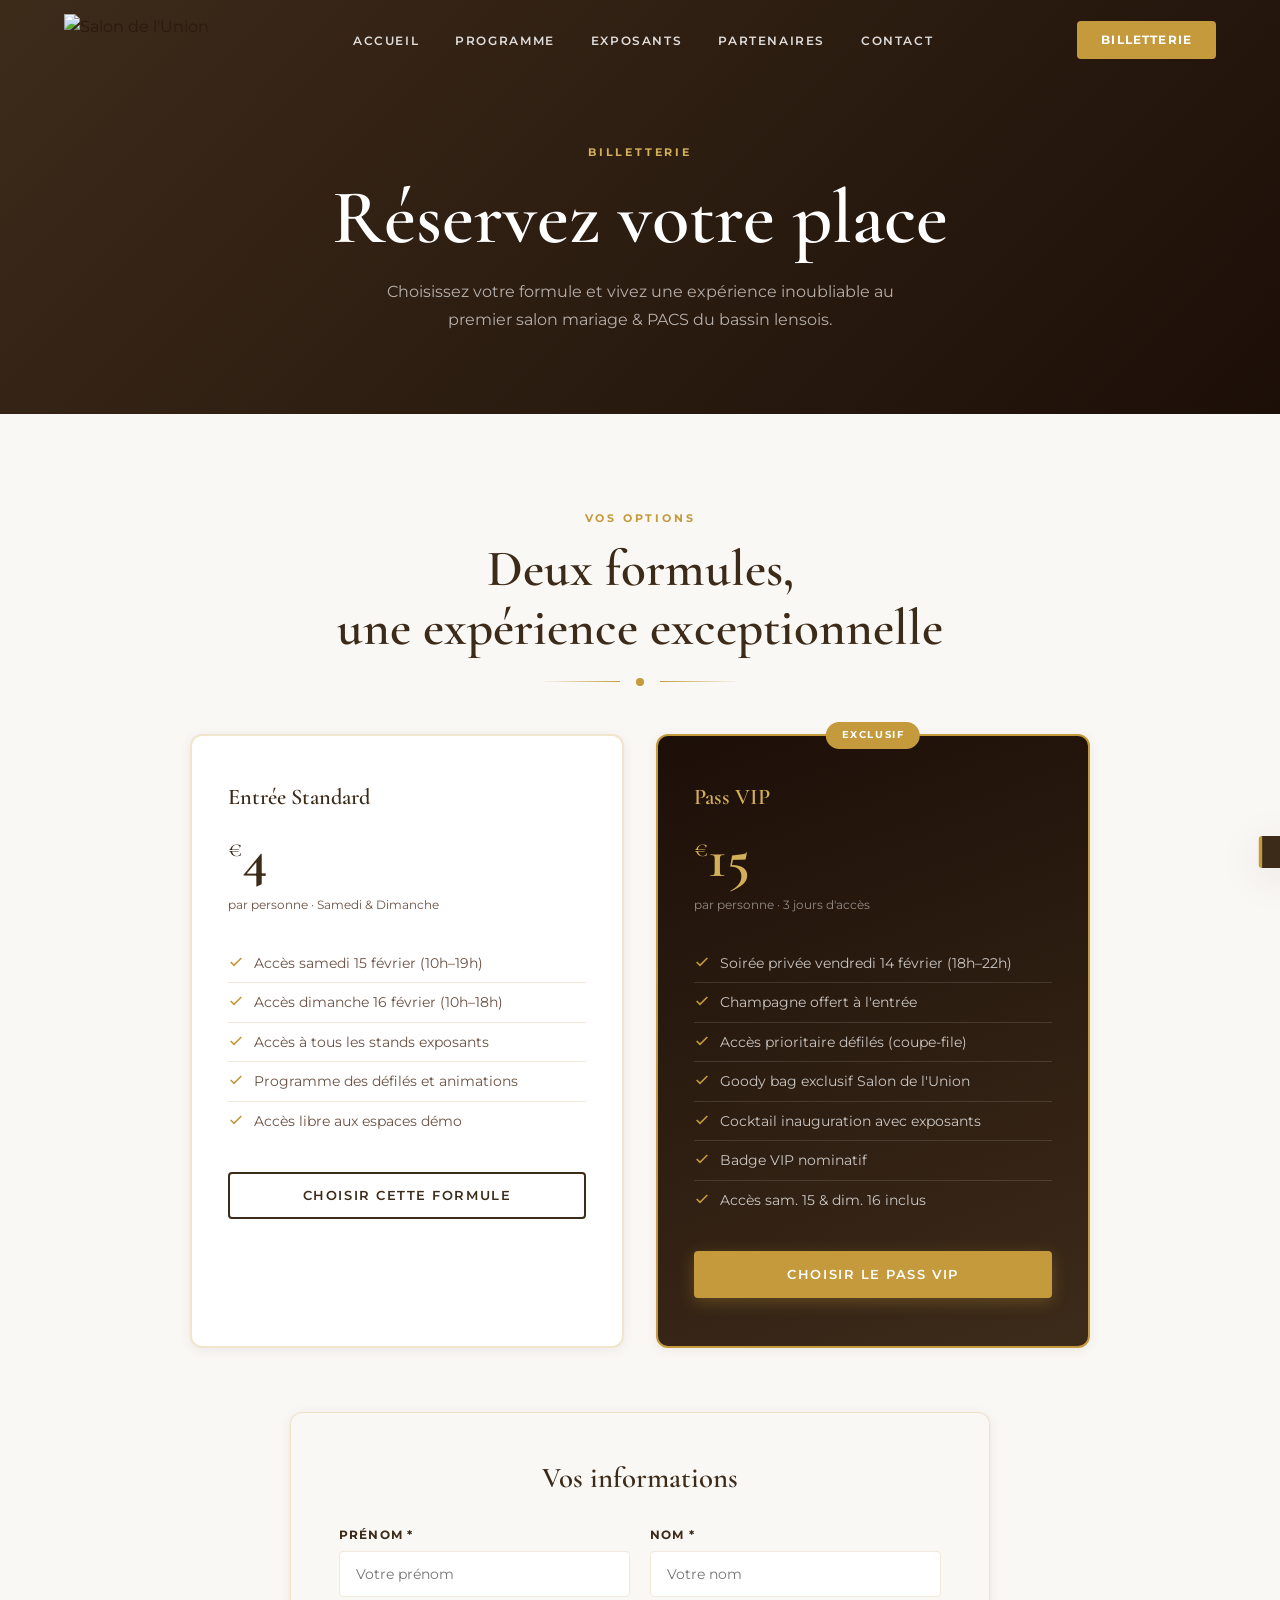
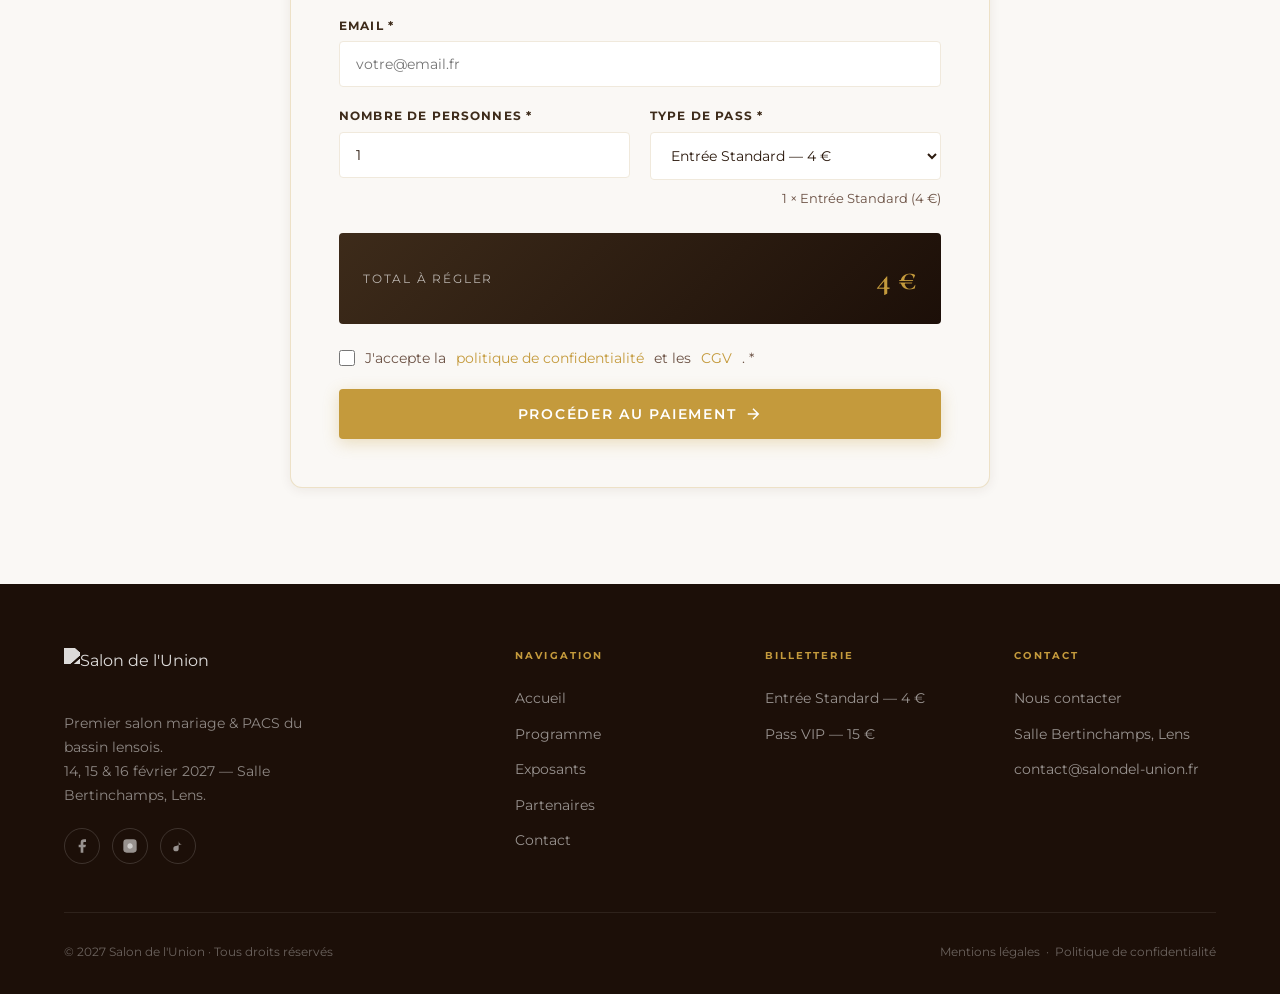
==== billetterie.html @ 1e5013f5 "Add Salon de l'Union full website — 8 pages + design system Complete wedding & PACS salon website fo" ====
<!DOCTYPE html>
<html lang="fr">
<head>
  <meta charset="UTF-8" />
  <meta name="viewport" content="width=device-width, initial-scale=1.0" />
  <meta name="description" content="Réservez vos billets pour le Salon de l'Union — Entrée Standard 4€ ou Pass VIP 15€. 14–16 février 2027, Lens." />
  <title>Billetterie — Salon de l'Union</title>
  <link rel="stylesheet" href="css/style.css" />
  <style>
    .selected-ticket { border-color: var(--gold) !important; box-shadow: var(--shadow-gold) !important; }
    .ticket-card.vip .ticket-features li { border-bottom-color: rgba(255,255,255,0.12); }
    .recap-row { display:flex; justify-content:space-between; padding:10px 0; border-bottom:1px solid var(--cream-dark); font-size:0.88rem; }
    .recap-row:last-child { border-bottom:none; }
    .recap-total { font-weight:700; color:var(--brown); font-size:1rem; }
    .recap-total strong { color:var(--gold); font-family:var(--font-serif); font-size:1.3rem; }
  </style>
</head>
<body>

<nav class="nav transparent" aria-label="Navigation principale">
  <div class="nav-inner">
    <a href="index.html" class="nav-logo">
      <img src="images/logo.png" alt="Salon de l'Union" />
    </a>
    <ul class="nav-links" role="list">
      <li><a href="index.html">Accueil</a></li>
      <li><a href="programme.html">Programme</a></li>
      <li><a href="exposants.html">Exposants</a></li>
      <li><a href="sponsors.html">Partenaires</a></li>
      <li><a href="contact.html">Contact</a></li>
    </ul>
    <a href="billetterie.html" class="nav-cta">Billetterie</a>
    <button class="hamburger" aria-label="Menu" aria-expanded="false">
      <span></span><span></span><span></span>
    </button>
  </div>
</nav>

<div class="mobile-menu" role="dialog" aria-label="Menu mobile">
  <a href="index.html">Accueil</a>
  <a href="programme.html">Programme</a>
  <a href="exposants.html">Exposants</a>
  <a href="sponsors.html">Partenaires</a>
  <a href="contact.html">Contact</a>
  <a href="billetterie.html" class="btn btn-primary btn-sm">Billetterie</a>
</div>

<!-- Hero -->
<div class="page-hero">
  <div class="container">
    <span class="section-label">Billetterie</span>
    <h1>Réservez votre place</h1>
    <p>Choisissez votre formule et vivez une expérience inoubliable au premier salon mariage &amp; PACS du bassin lensois.</p>
  </div>
</div>

<!-- Tickets -->
<section class="section" aria-labelledby="tickets-heading">
  <div class="container">
    <div class="text-center">
      <span class="section-label reveal">Vos options</span>
      <h2 id="tickets-heading" class="section-title reveal reveal-delay-1">Deux formules,<br />une expérience exceptionnelle</h2>
      <div class="divider-gold reveal reveal-delay-2"><span></span></div>
    </div>

    <div class="tickets-grid" id="vip">
      <!-- Standard -->
      <div class="ticket-card reveal" data-type="standard">
        <h3 style="font-size:1.4rem;">Entrée Standard</h3>
        <div class="ticket-price"><sup>€</sup>4</div>
        <p class="ticket-period">par personne · Samedi &amp; Dimanche</p>
        <ul class="ticket-features">
          <li><svg viewBox="0 0 24 24" aria-hidden="true"><polyline points="20 6 9 17 4 12"/></svg> Accès samedi 15 février (10h–19h)</li>
          <li><svg viewBox="0 0 24 24" aria-hidden="true"><polyline points="20 6 9 17 4 12"/></svg> Accès dimanche 16 février (10h–18h)</li>
          <li><svg viewBox="0 0 24 24" aria-hidden="true"><polyline points="20 6 9 17 4 12"/></svg> Accès à tous les stands exposants</li>
          <li><svg viewBox="0 0 24 24" aria-hidden="true"><polyline points="20 6 9 17 4 12"/></svg> Programme des défilés et animations</li>
          <li><svg viewBox="0 0 24 24" aria-hidden="true"><polyline points="20 6 9 17 4 12"/></svg> Accès libre aux espaces démo</li>
        </ul>
        <button class="btn btn-outline-dark ticket-choose" data-type="standard" style="width:100%;justify-content:center;">
          Choisir cette formule
        </button>
      </div>

      <!-- VIP -->
      <div class="ticket-card vip reveal reveal-delay-1" data-type="vip">
        <div class="ticket-badge">EXCLUSIF</div>
        <h3 style="font-size:1.4rem;">Pass VIP</h3>
        <div class="ticket-price"><sup>€</sup>15</div>
        <p class="ticket-period" style="color:rgba(255,255,255,0.5)">par personne · 3 jours d'accès</p>
        <ul class="ticket-features">
          <li><svg viewBox="0 0 24 24" aria-hidden="true"><polyline points="20 6 9 17 4 12"/></svg> Soirée privée vendredi 14 février (18h–22h)</li>
          <li><svg viewBox="0 0 24 24" aria-hidden="true"><polyline points="20 6 9 17 4 12"/></svg> Champagne offert à l'entrée</li>
          <li><svg viewBox="0 0 24 24" aria-hidden="true"><polyline points="20 6 9 17 4 12"/></svg> Accès prioritaire défilés (coupe-file)</li>
          <li><svg viewBox="0 0 24 24" aria-hidden="true"><polyline points="20 6 9 17 4 12"/></svg> Goody bag exclusif Salon de l'Union</li>
          <li><svg viewBox="0 0 24 24" aria-hidden="true"><polyline points="20 6 9 17 4 12"/></svg> Cocktail inauguration avec exposants</li>
          <li><svg viewBox="0 0 24 24" aria-hidden="true"><polyline points="20 6 9 17 4 12"/></svg> Badge VIP nominatif</li>
          <li><svg viewBox="0 0 24 24" aria-hidden="true"><polyline points="20 6 9 17 4 12"/></svg> Accès sam. 15 &amp; dim. 16 inclus</li>
        </ul>
        <button class="btn btn-primary ticket-choose" data-type="vip" style="width:100%;justify-content:center;margin-top:auto;">
          Choisir le Pass VIP
        </button>
      </div>
    </div>

    <!-- Formulaire -->
    <div style="margin-top:64px;">
      <form id="form-billetterie" class="form-section validated-form" data-action="billetterie" novalidate>
        <h3 class="form-title">Vos informations</h3>

        <div class="form-grid">
          <div class="form-group">
            <label for="prenom" class="form-label">Prénom *</label>
            <input type="text" id="prenom" name="prenom" class="form-input" placeholder="Votre prénom" required />
            <span class="form-error" aria-live="polite"></span>
          </div>
          <div class="form-group">
            <label for="nom" class="form-label">Nom *</label>
            <input type="text" id="nom" name="nom" class="form-input" placeholder="Votre nom" required />
            <span class="form-error" aria-live="polite"></span>
          </div>
          <div class="form-group full">
            <label for="email" class="form-label">Email *</label>
            <input type="email" id="email" name="email" class="form-input" placeholder="votre@email.fr" required />
            <span class="form-error" aria-live="polite"></span>
          </div>
          <div class="form-group">
            <label for="nb-personnes" class="form-label">Nombre de personnes *</label>
            <input type="number" id="nb-personnes" name="nb-personnes" class="form-input" value="1" min="1" max="20" required />
            <span class="form-error" aria-live="polite"></span>
          </div>
          <div class="form-group">
            <label for="pass-type" class="form-label">Type de pass *</label>
            <select id="pass-type" name="pass-type" class="form-select" required>
              <option value="standard">Entrée Standard — 4 €</option>
              <option value="vip">Pass VIP — 15 €</option>
            </select>
            <span class="form-error" aria-live="polite"></span>
          </div>
        </div>

        <div id="summary-text" style="font-size:0.82rem;color:var(--text-muted);text-align:right;margin-top:8px;"></div>

        <div class="total-display">
          <span class="total-label">Total à régler</span>
          <span class="total-amount" id="total-amount">4 €</span>
        </div>

        <div class="form-group full" style="margin-bottom:20px;">
          <label class="form-checkbox">
            <input type="checkbox" required />
            J'accepte la <a href="#" style="color:var(--gold)">politique de confidentialité</a> et les <a href="#" style="color:var(--gold)">CGV</a>. *
          </label>
          <span class="form-error" aria-live="polite"></span>
        </div>

        <button type="submit" class="btn btn-primary" data-label="Procéder au paiement" style="width:100%;justify-content:center;font-size:0.9rem;">
          Procéder au paiement
          <svg viewBox="0 0 24 24" width="18" height="18" aria-hidden="true" style="fill:none;stroke:currentColor;stroke-width:2"><path d="M5 12h14M12 5l7 7-7 7"/></svg>
        </button>
      </form>
    </div>
  </div>
</section>

<!-- Footer -->
<footer class="footer">
  <div class="container">
    <div class="footer-grid">
      <div class="footer-brand">
        <a href="index.html" class="footer-logo">
          <img src="images/logo.png" alt="Salon de l'Union" style="filter:brightness(0) invert(1);opacity:0.85;height:48px;" />
        </a>
        <p>Premier salon mariage &amp; PACS du bassin lensois.<br />14, 15 &amp; 16 février 2027 — Salle Bertinchamps, Lens.</p>
        <div class="footer-socials">
          <a href="#" class="footer-social" aria-label="Facebook"><svg viewBox="0 0 24 24" aria-hidden="true"><path d="M18 2h-3a5 5 0 0 0-5 5v3H7v4h3v8h4v-8h3l1-4h-4V7a1 1 0 0 1 1-1h3z"/></svg></a>
          <a href="#" class="footer-social" aria-label="Instagram"><svg viewBox="0 0 24 24" aria-hidden="true"><rect x="2" y="2" width="20" height="20" rx="5" ry="5"/><path d="M16 11.37A4 4 0 1 1 12.63 8 4 4 0 0 1 16 11.37z"/><line x1="17.5" y1="6.5" x2="17.51" y2="6.5"/></svg></a>
          <a href="#" class="footer-social" aria-label="TikTok"><svg viewBox="0 0 24 24" aria-hidden="true"><path d="M9 12a4 4 0 1 0 4 4V4a5 5 0 0 0 5 5"/></svg></a>
        </div>
      </div>
      <div class="footer-col">
        <h5>Navigation</h5>
        <ul>
          <li><a href="index.html">Accueil</a></li>
          <li><a href="programme.html">Programme</a></li>
          <li><a href="exposants.html">Exposants</a></li>
          <li><a href="sponsors.html">Partenaires</a></li>
          <li><a href="contact.html">Contact</a></li>
        </ul>
      </div>
      <div class="footer-col">
        <h5>Billetterie</h5>
        <ul>
          <li><a href="billetterie.html">Entrée Standard — 4 €</a></li>
          <li><a href="billetterie.html#vip">Pass VIP — 15 €</a></li>
        </ul>
      </div>
      <div class="footer-col">
        <h5>Contact</h5>
        <ul>
          <li><a href="contact.html">Nous contacter</a></li>
          <li><a href="contact.html">Salle Bertinchamps, Lens</a></li>
          <li><a href="contact.html">contact@salondel-union.fr</a></li>
        </ul>
      </div>
    </div>
    <div class="footer-bottom">
      <p>&copy; 2027 Salon de l'Union · Tous droits réservés</p>
      <p><a href="#">Mentions légales</a> &nbsp;·&nbsp; <a href="#">Politique de confidentialité</a></p>
    </div>
  </div>
</footer>

<div class="toast" role="alert" aria-live="polite"></div>
<script src="js/main.js"></script>
</body>
</html>
---- css/style.css ----
/* ============================================================
   SALON DE L'UNION — Design System
   Palette extraite du logo : or #C49A3C, brun #3D2B1A
   Typographie : Cormorant Garamond (serif) + Montserrat (sans)
   ============================================================ */

@import url('https://fonts.googleapis.com/css2?family=Cormorant+Garamond:ital,wght@0,300;0,400;0,500;0,600;0,700;1,300;1,400;1,600&family=Great+Vibes&family=Montserrat:wght@300;400;500;600;700&display=swap');

/* ── Variables ─────────────────────────────────────────────── */
:root {
  --gold:         #C49A3C;
  --gold-light:   #D4AF5A;
  --gold-dark:    #9E7A2A;
  --gold-pale:    #F5EDD8;
  --brown:        #3D2B1A;
  --brown-light:  #5C4033;
  --brown-pale:   #8B6B55;
  --cream:        #FAF8F5;
  --cream-dark:   #F0E9DC;
  --dark:         #1C0F08;
  --white:        #FFFFFF;
  --text:         #2C1A0E;
  --text-muted:   #6B5144;
  --border:       rgba(196,154,60,0.25);
  --shadow-gold:  0 4px 24px rgba(196,154,60,0.18);
  --shadow-soft:  0 8px 40px rgba(61,43,26,0.10);
  --shadow-card:  0 2px 12px rgba(61,43,26,0.08);

  --font-serif:   'Cormorant Garamond', Georgia, serif;
  --font-script:  'Great Vibes', cursive;
  --font-sans:    'Montserrat', sans-serif;

  --nav-h:        80px;
  --radius:       4px;
  --radius-lg:    12px;
  --transition:   200ms ease;
}

/* ── Reset & Base ───────────────────────────────────────────── */
*, *::before, *::after { box-sizing: border-box; margin: 0; padding: 0; }

html { scroll-behavior: smooth; font-size: 16px; }

body {
  font-family: var(--font-sans);
  font-weight: 400;
  color: var(--text);
  background: var(--cream);
  line-height: 1.6;
  overflow-x: hidden;
}

img { max-width: 100%; display: block; }
a { color: inherit; text-decoration: none; }
ul { list-style: none; }
button { cursor: pointer; border: none; background: none; font-family: inherit; }
input, select, textarea { font-family: var(--font-sans); }

/* ── Typography ─────────────────────────────────────────────── */
h1, h2, h3, h4 { font-family: var(--font-serif); font-weight: 600; line-height: 1.15; color: var(--brown); }
h1 { font-size: clamp(2.5rem, 6vw, 5rem); }
h2 { font-size: clamp(2rem, 4vw, 3.2rem); }
h3 { font-size: clamp(1.4rem, 2.5vw, 2rem); }
h4 { font-size: 1.25rem; }
p  { line-height: 1.75; color: var(--text-muted); }

.script { font-family: var(--font-script); font-weight: 400; color: var(--gold); }
.serif  { font-family: var(--font-serif); }

/* ── Layout Utilities ───────────────────────────────────────── */
.container { max-width: 1200px; margin: 0 auto; padding: 0 24px; }
.container-wide { max-width: 1400px; margin: 0 auto; padding: 0 32px; }
.section { padding: 96px 0; }
.section-sm { padding: 64px 0; }

.text-center { text-align: center; }
.text-gold { color: var(--gold); }
.text-brown { color: var(--brown); }

.section-label {
  font-family: var(--font-sans);
  font-size: 0.7rem;
  font-weight: 700;
  letter-spacing: 0.25em;
  text-transform: uppercase;
  color: var(--gold);
  display: block;
  margin-bottom: 12px;
}
.section-title { margin-bottom: 16px; }
.section-subtitle {
  font-size: 1.05rem;
  max-width: 600px;
  margin: 0 auto 48px;
  color: var(--text-muted);
}

.divider-gold {
  display: flex;
  align-items: center;
  gap: 16px;
  justify-content: center;
  margin: 20px 0 48px;
}
.divider-gold::before, .divider-gold::after {
  content: '';
  flex: 1;
  max-width: 80px;
  height: 1px;
  background: linear-gradient(90deg, transparent, var(--gold));
}
.divider-gold::after { background: linear-gradient(90deg, var(--gold), transparent); }
.divider-gold span {
  width: 8px; height: 8px;
  background: var(--gold);
  border-radius: 50%;
  display: block;
}

/* ── Buttons ────────────────────────────────────────────────── */
.btn {
  display: inline-flex;
  align-items: center;
  gap: 8px;
  padding: 14px 32px;
  font-family: var(--font-sans);
  font-size: 0.8rem;
  font-weight: 600;
  letter-spacing: 0.12em;
  text-transform: uppercase;
  border-radius: var(--radius);
  cursor: pointer;
  transition: all var(--transition);
}
.btn-primary {
  background: var(--gold);
  color: var(--white);
  border: 2px solid var(--gold);
  box-shadow: 0 4px 16px rgba(196,154,60,0.30);
}
.btn-primary:hover {
  background: var(--gold-dark);
  border-color: var(--gold-dark);
  box-shadow: 0 8px 28px rgba(196,154,60,0.40);
  transform: translateY(-1px);
}
.btn-outline {
  background: transparent;
  color: var(--white);
  border: 2px solid rgba(255,255,255,0.7);
}
.btn-outline:hover {
  background: rgba(255,255,255,0.1);
  border-color: var(--white);
}
.btn-outline-dark {
  background: transparent;
  color: var(--brown);
  border: 2px solid var(--brown);
}
.btn-outline-dark:hover {
  background: var(--brown);
  color: var(--white);
}
.btn-outline-gold {
  background: transparent;
  color: var(--gold);
  border: 2px solid var(--gold);
}
.btn-outline-gold:hover {
  background: var(--gold);
  color: var(--white);
  box-shadow: var(--shadow-gold);
}
.btn-lg { padding: 18px 42px; font-size: 0.85rem; }
.btn-sm { padding: 10px 22px; font-size: 0.75rem; }

/* ── Navigation ─────────────────────────────────────────────── */
.nav {
  position: fixed;
  top: 0; left: 0; right: 0;
  z-index: 1000;
  height: var(--nav-h);
  display: flex;
  align-items: center;
  transition: all 300ms ease;
}
.nav.transparent { background: transparent; }
.nav.scrolled {
  background: rgba(28,15,8,0.96);
  backdrop-filter: blur(16px);
  box-shadow: 0 2px 24px rgba(0,0,0,0.25);
}
.nav-inner {
  display: flex;
  align-items: center;
  justify-content: space-between;
  width: 100%;
  max-width: 1200px;
  margin: 0 auto;
  padding: 0 24px;
}
.nav-logo img { height: 52px; width: auto; }
.nav-logo-text {
  font-family: var(--font-serif);
  font-size: 1.2rem;
  color: var(--white);
  letter-spacing: 0.05em;
}
.nav-links {
  display: flex;
  align-items: center;
  gap: 36px;
}
.nav-links a {
  font-size: 0.72rem;
  font-weight: 600;
  letter-spacing: 0.14em;
  text-transform: uppercase;
  color: rgba(255,255,255,0.85);
  transition: color var(--transition);
  position: relative;
}
.nav-links a::after {
  content: '';
  position: absolute;
  bottom: -3px; left: 0; right: 0;
  height: 1px;
  background: var(--gold);
  transform: scaleX(0);
  transition: transform var(--transition);
}
.nav-links a:hover { color: var(--gold); }
.nav-links a:hover::after { transform: scaleX(1); }
.nav-links a.active { color: var(--gold); }
.nav-cta {
  padding: 10px 24px;
  font-size: 0.72rem;
  font-weight: 700;
  letter-spacing: 0.1em;
  text-transform: uppercase;
  background: var(--gold);
  color: var(--white);
  border-radius: var(--radius);
  transition: all var(--transition);
}
.nav-cta:hover { background: var(--gold-dark); transform: translateY(-1px); }

.hamburger {
  display: none;
  flex-direction: column;
  gap: 5px;
  cursor: pointer;
  padding: 4px;
}
.hamburger span {
  display: block;
  width: 24px; height: 2px;
  background: var(--white);
  border-radius: 2px;
  transition: all 250ms ease;
}
.hamburger.open span:nth-child(1) { transform: translateY(7px) rotate(45deg); }
.hamburger.open span:nth-child(2) { opacity: 0; }
.hamburger.open span:nth-child(3) { transform: translateY(-7px) rotate(-45deg); }

.mobile-menu {
  display: none;
  position: fixed;
  inset: 0;
  z-index: 999;
  background: rgba(28,15,8,0.98);
  flex-direction: column;
  align-items: center;
  justify-content: center;
  gap: 32px;
}
.mobile-menu.open { display: flex; }
.mobile-menu a {
  font-family: var(--font-serif);
  font-size: 2rem;
  color: var(--white);
  transition: color var(--transition);
}
.mobile-menu a:hover { color: var(--gold); }

/* ── Hero ───────────────────────────────────────────────────── */
.hero {
  position: relative;
  height: 100vh;
  min-height: 700px;
  display: flex;
  align-items: center;
  justify-content: center;
  overflow: hidden;
}
.hero-bg {
  position: absolute;
  inset: 0;
  background: url('../images/couple.jpg') center center / cover no-repeat;
}
.hero-bg::after {
  content: '';
  position: absolute;
  inset: 0;
  background: linear-gradient(
    160deg,
    rgba(28,15,8,0.72) 0%,
    rgba(61,43,26,0.55) 40%,
    rgba(196,154,60,0.15) 100%
  );
}
.hero-content {
  position: relative;
  z-index: 2;
  text-align: center;
  padding: 0 24px;
  max-width: 900px;
}
.hero-eyebrow {
  font-family: var(--font-script);
  font-size: clamp(1.8rem, 4vw, 2.8rem);
  color: var(--gold-light);
  display: block;
  margin-bottom: 8px;
  opacity: 0;
  animation: fadeUp 1s ease 0.3s forwards;
}
.hero-title {
  font-family: var(--font-serif);
  font-size: clamp(3.5rem, 8vw, 7rem);
  font-weight: 700;
  color: var(--white);
  line-height: 1;
  letter-spacing: 0.04em;
  text-shadow: 0 2px 40px rgba(0,0,0,0.3);
  opacity: 0;
  animation: fadeUp 1s ease 0.5s forwards;
}
.hero-title em {
  font-style: italic;
  color: var(--gold-light);
}
.hero-meta {
  margin: 24px 0 40px;
  display: flex;
  align-items: center;
  justify-content: center;
  gap: 20px;
  flex-wrap: wrap;
  opacity: 0;
  animation: fadeUp 1s ease 0.7s forwards;
}
.hero-meta span {
  font-size: 0.78rem;
  font-weight: 600;
  letter-spacing: 0.18em;
  text-transform: uppercase;
  color: rgba(255,255,255,0.85);
}
.hero-meta-dot {
  width: 5px; height: 5px;
  background: var(--gold);
  border-radius: 50%;
  display: block;
}
.hero-ctas {
  display: flex;
  align-items: center;
  justify-content: center;
  gap: 16px;
  flex-wrap: wrap;
  opacity: 0;
  animation: fadeUp 1s ease 0.9s forwards;
}
.hero-scroll {
  position: absolute;
  bottom: 32px;
  left: 50%;
  transform: translateX(-50%);
  z-index: 2;
  display: flex;
  flex-direction: column;
  align-items: center;
  gap: 8px;
  color: rgba(255,255,255,0.6);
  font-size: 0.65rem;
  letter-spacing: 0.2em;
  text-transform: uppercase;
}
.hero-scroll-line {
  width: 1px;
  height: 48px;
  background: linear-gradient(180deg, rgba(255,255,255,0.5), transparent);
  animation: scrollPulse 2s ease infinite;
}

/* ── Countdown ───────────────────────────────────────────────── */
.countdown-bar {
  background: var(--brown);
  padding: 28px 0;
}
.countdown-inner {
  display: flex;
  align-items: center;
  justify-content: center;
  gap: 40px;
  flex-wrap: wrap;
}
.countdown-label {
  font-size: 0.72rem;
  letter-spacing: 0.2em;
  text-transform: uppercase;
  color: rgba(255,255,255,0.6);
  font-weight: 600;
}
.countdown-units {
  display: flex;
  gap: 24px;
}
.countdown-unit {
  text-align: center;
}
.countdown-number {
  font-family: var(--font-serif);
  font-size: 2.4rem;
  font-weight: 700;
  color: var(--gold);
  line-height: 1;
  display: block;
}
.countdown-name {
  font-size: 0.6rem;
  letter-spacing: 0.2em;
  text-transform: uppercase;
  color: rgba(255,255,255,0.5);
  margin-top: 4px;
}
.countdown-sep {
  font-family: var(--font-serif);
  font-size: 2rem;
  color: var(--gold-dark);
  opacity: 0.5;
  line-height: 1;
  margin-top: -6px;
}

/* ── Event Section ──────────────────────────────────────────── */
.event-grid {
  display: grid;
  grid-template-columns: 1fr 1fr;
  gap: 80px;
  align-items: center;
}
.event-image {
  position: relative;
  border-radius: var(--radius-lg);
  overflow: hidden;
  aspect-ratio: 4/5;
  box-shadow: var(--shadow-soft);
}
.event-image img {
  width: 100%; height: 100%;
  object-fit: cover;
}
.event-image-badge {
  position: absolute;
  bottom: 32px; right: -20px;
  background: var(--gold);
  color: var(--white);
  padding: 16px 24px;
  border-radius: var(--radius);
  text-align: center;
  box-shadow: var(--shadow-gold);
}
.event-image-badge strong {
  display: block;
  font-family: var(--font-serif);
  font-size: 1.8rem;
  font-weight: 700;
  line-height: 1;
}
.event-image-badge span {
  font-size: 0.65rem;
  letter-spacing: 0.15em;
  text-transform: uppercase;
}
.event-stats {
  display: grid;
  grid-template-columns: 1fr 1fr;
  gap: 20px;
  margin-top: 40px;
}
.event-stat {
  border-left: 3px solid var(--gold);
  padding-left: 16px;
}
.event-stat-number {
  font-family: var(--font-serif);
  font-size: 2rem;
  font-weight: 700;
  color: var(--brown);
  line-height: 1;
}
.event-stat-label {
  font-size: 0.72rem;
  letter-spacing: 0.1em;
  text-transform: uppercase;
  color: var(--text-muted);
  margin-top: 4px;
}

/* ── Cards ──────────────────────────────────────────────────── */
.cards-grid {
  display: grid;
  grid-template-columns: repeat(3, 1fr);
  gap: 24px;
}
.card {
  background: var(--white);
  border: 1px solid var(--border);
  border-radius: var(--radius-lg);
  padding: 40px 32px;
  transition: all 250ms ease;
  box-shadow: var(--shadow-card);
}
.card:hover {
  transform: translateY(-4px);
  box-shadow: var(--shadow-soft);
  border-color: var(--gold-light);
}
.card-icon {
  width: 56px; height: 56px;
  background: var(--gold-pale);
  border-radius: 50%;
  display: flex;
  align-items: center;
  justify-content: center;
  margin-bottom: 24px;
}
.card-icon svg { width: 24px; height: 24px; stroke: var(--gold-dark); fill: none; stroke-width: 1.5; }
.card h3 { font-size: 1.3rem; margin-bottom: 12px; }
.card p { font-size: 0.9rem; }

/* ── Exposants Grid ─────────────────────────────────────────── */
.exposants-grid {
  display: grid;
  grid-template-columns: repeat(4, 1fr);
  gap: 16px;
}
.exposant-cat {
  background: var(--white);
  border: 1px solid var(--border);
  border-radius: var(--radius-lg);
  padding: 28px 20px;
  text-align: center;
  transition: all 250ms ease;
  cursor: default;
}
.exposant-cat:hover {
  background: var(--brown);
  border-color: var(--brown);
  transform: translateY(-3px);
  box-shadow: var(--shadow-soft);
}
.exposant-cat:hover .exposant-cat-icon svg { stroke: var(--gold); }
.exposant-cat:hover .exposant-cat-name { color: var(--white); }
.exposant-cat-icon {
  width: 48px; height: 48px;
  margin: 0 auto 12px;
  display: flex;
  align-items: center;
  justify-content: center;
}
.exposant-cat-icon svg { width: 28px; height: 28px; stroke: var(--gold-dark); fill: none; stroke-width: 1.5; transition: stroke var(--transition); }
.exposant-cat-name {
  font-family: var(--font-serif);
  font-size: 0.95rem;
  font-weight: 600;
  color: var(--brown);
  transition: color var(--transition);
}

/* ── VIP Section ────────────────────────────────────────────── */
.vip-section {
  background: linear-gradient(135deg, var(--brown) 0%, var(--dark) 100%);
  position: relative;
  overflow: hidden;
}
.vip-section::before {
  content: '';
  position: absolute;
  inset: 0;
  background: url("data:image/svg+xml,%3Csvg width='60' height='60' viewBox='0 0 60 60' xmlns='http://www.w3.org/2000/svg'%3E%3Cg fill='none' fill-rule='evenodd'%3E%3Cg fill='%23C49A3C' fill-opacity='0.05'%3E%3Cpath d='M36 34v-4h-2v4h-4v2h4v4h2v-4h4v-2h-4zm0-30V0h-2v4h-4v2h4v4h2V6h4V4h-4zM6 34v-4H4v4H0v2h4v4h2v-4h4v-2H6zM6 4V0H4v4H0v2h4v4h2V6h4V4H6z'/%3E%3C/g%3E%3C/g%3E%3C/svg%3E");
}
.vip-section .section-label { color: var(--gold-light); }
.vip-section h2 { color: var(--white); }
.vip-section p { color: rgba(255,255,255,0.7); }
.vip-list {
  display: grid;
  grid-template-columns: repeat(2, 1fr);
  gap: 16px;
  margin: 40px 0;
  text-align: left;
  max-width: 700px;
  margin-left: auto;
  margin-right: auto;
}
.vip-item {
  display: flex;
  align-items: flex-start;
  gap: 12px;
  color: rgba(255,255,255,0.85);
  font-size: 0.9rem;
}
.vip-item svg { width: 18px; height: 18px; stroke: var(--gold); fill: none; stroke-width: 2; flex-shrink: 0; margin-top: 2px; }
.vip-price {
  font-family: var(--font-serif);
  font-size: 3.5rem;
  font-weight: 700;
  color: var(--gold);
  line-height: 1;
  margin: 24px 0 8px;
}
.vip-price sup { font-size: 1.5rem; vertical-align: super; }

/* ── Billetterie Page ───────────────────────────────────────── */
.page-hero {
  background: linear-gradient(135deg, var(--brown) 0%, var(--dark) 100%);
  padding: calc(var(--nav-h) + 64px) 0 80px;
  text-align: center;
}
.page-hero h1 { color: var(--white); }
.page-hero p { color: rgba(255,255,255,0.65); max-width: 560px; margin: 16px auto 0; }
.page-hero .section-label { color: var(--gold-light); }

.tickets-grid {
  display: grid;
  grid-template-columns: 1fr 1fr;
  gap: 32px;
  max-width: 900px;
  margin: 0 auto;
}
.ticket-card {
  background: var(--white);
  border: 2px solid var(--border);
  border-radius: var(--radius-lg);
  padding: 48px 36px;
  transition: all 250ms ease;
  position: relative;
  box-shadow: var(--shadow-card);
}
.ticket-card:hover { transform: translateY(-4px); box-shadow: var(--shadow-soft); }
.ticket-card.vip {
  border-color: var(--gold);
  background: linear-gradient(160deg, var(--dark) 0%, var(--brown) 100%);
}
.ticket-card.vip h3,
.ticket-card.vip .ticket-price,
.ticket-card.vip .ticket-price sup { color: var(--gold-light); }
.ticket-card.vip p,
.ticket-card.vip .ticket-features li { color: rgba(255,255,255,0.75); }
.ticket-badge {
  position: absolute;
  top: -14px;
  left: 50%;
  transform: translateX(-50%);
  background: var(--gold);
  color: var(--white);
  font-size: 0.65rem;
  font-weight: 700;
  letter-spacing: 0.15em;
  text-transform: uppercase;
  padding: 5px 16px;
  border-radius: 20px;
}
.ticket-price {
  font-family: var(--font-serif);
  font-size: 3.5rem;
  font-weight: 700;
  color: var(--brown);
  line-height: 1;
  margin: 20px 0 8px;
}
.ticket-price sup { font-size: 1.5rem; vertical-align: super; font-weight: 400; }
.ticket-period { font-size: 0.78rem; color: var(--text-muted); margin-bottom: 28px; }
.ticket-features { margin-bottom: 32px; }
.ticket-features li {
  display: flex;
  align-items: flex-start;
  gap: 10px;
  font-size: 0.88rem;
  color: var(--text-muted);
  padding: 8px 0;
  border-bottom: 1px solid var(--cream-dark);
}
.ticket-features li:last-child { border-bottom: none; }
.ticket-features svg { width: 16px; height: 16px; stroke: var(--gold); fill: none; stroke-width: 2.5; flex-shrink: 0; margin-top: 2px; }

/* ── Forms ──────────────────────────────────────────────────── */
.form-section {
  background: var(--cream);
  border: 1px solid var(--border);
  border-radius: var(--radius-lg);
  padding: 48px;
  max-width: 700px;
  margin: 0 auto;
  box-shadow: var(--shadow-card);
}
.form-title {
  font-family: var(--font-serif);
  font-size: 1.8rem;
  margin-bottom: 32px;
  text-align: center;
}
.form-grid { display: grid; grid-template-columns: 1fr 1fr; gap: 20px; }
.form-group { display: flex; flex-direction: column; gap: 6px; }
.form-group.full { grid-column: 1 / -1; }
.form-label {
  font-size: 0.72rem;
  font-weight: 700;
  letter-spacing: 0.1em;
  text-transform: uppercase;
  color: var(--brown);
}
.form-input, .form-select, .form-textarea {
  padding: 13px 16px;
  border: 1.5px solid var(--cream-dark);
  border-radius: var(--radius);
  font-size: 0.9rem;
  color: var(--text);
  background: var(--white);
  transition: border-color var(--transition), box-shadow var(--transition);
  outline: none;
}
.form-input:focus, .form-select:focus, .form-textarea:focus {
  border-color: var(--gold);
  box-shadow: 0 0 0 3px rgba(196,154,60,0.12);
}
.form-input.error, .form-select.error { border-color: #e53e3e; }
.form-error {
  font-size: 0.75rem;
  color: #e53e3e;
  display: none;
}
.form-error.visible { display: block; }
.form-textarea { resize: vertical; min-height: 120px; }
.form-select { cursor: pointer; }
.form-checkbox {
  display: flex;
  align-items: flex-start;
  gap: 10px;
  font-size: 0.85rem;
  color: var(--text-muted);
  cursor: pointer;
}
.form-checkbox input[type="checkbox"] {
  margin-top: 2px;
  width: 16px; height: 16px;
  accent-color: var(--gold);
  cursor: pointer;
  flex-shrink: 0;
}

.total-display {
  background: linear-gradient(135deg, var(--brown), var(--dark));
  border-radius: var(--radius);
  padding: 20px 24px;
  display: flex;
  align-items: center;
  justify-content: space-between;
  margin: 24px 0;
}
.total-label { font-size: 0.75rem; letter-spacing: 0.15em; text-transform: uppercase; color: rgba(255,255,255,0.65); }
.total-amount { font-family: var(--font-serif); font-size: 2rem; font-weight: 700; color: var(--gold); }

/* ── Payment ────────────────────────────────────────────────── */
.payment-card-visual {
  background: linear-gradient(135deg, #2d2d2d, #1a1a1a);
  border-radius: 16px;
  padding: 32px;
  color: white;
  max-width: 360px;
  margin: 0 auto 32px;
  box-shadow: 0 20px 60px rgba(0,0,0,0.3);
  position: relative;
  overflow: hidden;
}
.payment-card-visual::before {
  content: '';
  position: absolute;
  top: -40px; right: -40px;
  width: 160px; height: 160px;
  border-radius: 50%;
  background: rgba(196,154,60,0.15);
}
.card-chip {
  width: 40px; height: 30px;
  background: linear-gradient(135deg, #d4af5a, #9e7a2a);
  border-radius: 6px;
  margin-bottom: 32px;
}
.card-number { letter-spacing: 0.25em; font-size: 1.1rem; margin-bottom: 24px; font-family: monospace; }
.card-footer { display: flex; justify-content: space-between; }
.card-footer-label { font-size: 0.6rem; letter-spacing: 0.1em; opacity: 0.6; text-transform: uppercase; }
.card-footer-value { font-size: 0.9rem; font-weight: 600; }

/* ── Confirmation ───────────────────────────────────────────── */
.confirmation-box {
  text-align: center;
  max-width: 600px;
  margin: 0 auto;
  padding: 64px 40px;
  background: var(--white);
  border: 1px solid var(--border);
  border-radius: var(--radius-lg);
  box-shadow: var(--shadow-soft);
}
.confirmation-icon {
  width: 80px; height: 80px;
  background: linear-gradient(135deg, var(--gold), var(--gold-dark));
  border-radius: 50%;
  display: flex;
  align-items: center;
  justify-content: center;
  margin: 0 auto 32px;
  box-shadow: var(--shadow-gold);
}
.confirmation-icon svg { width: 36px; height: 36px; stroke: white; fill: none; stroke-width: 2.5; }
.qr-code {
  width: 140px; height: 140px;
  margin: 32px auto;
  background: var(--cream);
  border: 1px solid var(--border);
  border-radius: var(--radius);
  display: grid;
  grid-template-columns: repeat(7, 1fr);
  grid-template-rows: repeat(7, 1fr);
  gap: 2px;
  padding: 12px;
}
.qr-code div {
  background: var(--brown);
  border-radius: 1px;
}

/* ── Exposants Page ─────────────────────────────────────────── */
.exposants-hero-stats {
  display: flex;
  justify-content: center;
  gap: 80px;
  flex-wrap: wrap;
  margin-top: 48px;
}
.expo-stat {
  text-align: center;
}
.expo-stat-number {
  font-family: var(--font-serif);
  font-size: 3.5rem;
  font-weight: 700;
  color: var(--gold);
  line-height: 1;
}
.expo-stat-label {
  font-size: 0.72rem;
  letter-spacing: 0.15em;
  text-transform: uppercase;
  color: rgba(255,255,255,0.55);
  margin-top: 6px;
}

.categories-grid {
  display: grid;
  grid-template-columns: repeat(4, 1fr);
  gap: 20px;
}
.cat-card {
  background: var(--white);
  border: 1px solid var(--border);
  border-radius: var(--radius-lg);
  padding: 32px 24px;
  transition: all 250ms ease;
  box-shadow: var(--shadow-card);
}
.cat-card:hover {
  border-color: var(--gold);
  transform: translateY(-4px);
  box-shadow: var(--shadow-gold);
}
.cat-card-icon {
  width: 56px; height: 56px;
  background: var(--gold-pale);
  border-radius: 12px;
  display: flex;
  align-items: center;
  justify-content: center;
  margin-bottom: 20px;
}
.cat-card-icon svg { width: 26px; height: 26px; stroke: var(--gold-dark); fill: none; stroke-width: 1.5; }
.cat-card h4 { font-size: 1rem; margin-bottom: 8px; }
.cat-card p { font-size: 0.82rem; color: var(--text-muted); }

/* ── Sponsors Page ──────────────────────────────────────────── */
.packages-grid {
  display: grid;
  grid-template-columns: repeat(4, 1fr);
  gap: 20px;
  align-items: start;
}
.package-card {
  background: var(--white);
  border: 2px solid var(--border);
  border-radius: var(--radius-lg);
  padding: 36px 24px;
  transition: all 250ms ease;
  position: relative;
  box-shadow: var(--shadow-card);
}
.package-card:hover {
  transform: translateY(-6px);
  box-shadow: var(--shadow-soft);
}
.package-card.popular {
  border-color: var(--gold);
  box-shadow: var(--shadow-gold);
}
.package-card.platine {
  background: linear-gradient(160deg, var(--dark), var(--brown));
  border-color: var(--gold);
}
.package-card.platine h3,
.package-card.platine .pkg-price { color: var(--gold-light); }
.package-card.platine p,
.package-card.platine .pkg-feature { color: rgba(255,255,255,0.72); }
.package-card.platine .pkg-feature svg { stroke: var(--gold); }
.pkg-badge {
  position: absolute;
  top: -12px;
  left: 50%;
  transform: translateX(-50%);
  background: var(--gold);
  color: var(--white);
  font-size: 0.6rem;
  font-weight: 700;
  letter-spacing: 0.15em;
  text-transform: uppercase;
  padding: 4px 14px;
  border-radius: 20px;
  white-space: nowrap;
}
.pkg-tier {
  font-size: 0.65rem;
  letter-spacing: 0.2em;
  text-transform: uppercase;
  font-weight: 700;
  margin-bottom: 8px;
}
.pkg-tier.bronze { color: #CD7F32; }
.pkg-tier.argent { color: #9E9E9E; }
.pkg-tier.or { color: var(--gold); }
.pkg-tier.platine { color: var(--gold-light); }
.pkg-price {
  font-family: var(--font-serif);
  font-size: 2.8rem;
  font-weight: 700;
  color: var(--brown);
  line-height: 1;
  margin: 16px 0 24px;
}
.pkg-price sup { font-size: 1.2rem; vertical-align: super; font-weight: 400; }
.pkg-features { margin-bottom: 28px; }
.pkg-feature {
  display: flex;
  align-items: flex-start;
  gap: 8px;
  font-size: 0.82rem;
  color: var(--text-muted);
  padding: 7px 0;
  border-bottom: 1px solid var(--cream-dark);
}
.pkg-feature:last-child { border-bottom: none; }
.pkg-feature svg { width: 14px; height: 14px; stroke: var(--gold); fill: none; stroke-width: 2.5; flex-shrink: 0; margin-top: 2px; }

/* ── Programme / Timeline ───────────────────────────────────── */
.timeline {
  position: relative;
  max-width: 800px;
  margin: 0 auto;
  padding-left: 48px;
}
.timeline::before {
  content: '';
  position: absolute;
  left: 16px; top: 0; bottom: 0;
  width: 2px;
  background: linear-gradient(180deg, var(--gold), transparent);
}
.timeline-day { margin-bottom: 64px; }
.timeline-day-header {
  display: flex;
  align-items: center;
  gap: 20px;
  margin-bottom: 32px;
  position: relative;
}
.timeline-day-header::before {
  content: '';
  position: absolute;
  left: -44px;
  width: 14px; height: 14px;
  background: var(--gold);
  border-radius: 50%;
  border: 3px solid var(--cream);
  box-shadow: 0 0 0 3px var(--gold);
}
.timeline-date {
  font-family: var(--font-serif);
  font-size: 1.5rem;
  font-weight: 700;
  color: var(--brown);
}
.timeline-day-badge {
  font-size: 0.65rem;
  font-weight: 700;
  letter-spacing: 0.15em;
  text-transform: uppercase;
  background: var(--gold-pale);
  color: var(--gold-dark);
  padding: 4px 12px;
  border-radius: 20px;
}
.timeline-events { display: flex; flex-direction: column; gap: 16px; }
.timeline-event {
  background: var(--white);
  border: 1px solid var(--border);
  border-radius: var(--radius-lg);
  padding: 20px 24px;
  display: flex;
  gap: 20px;
  align-items: flex-start;
  transition: all 250ms ease;
  box-shadow: var(--shadow-card);
}
.timeline-event:hover { border-color: var(--gold); box-shadow: var(--shadow-gold); }
.timeline-event.vip-event { border-left: 4px solid var(--gold); }
.event-time {
  font-family: var(--font-serif);
  font-size: 1.1rem;
  font-weight: 700;
  color: var(--gold);
  min-width: 60px;
  flex-shrink: 0;
}
.event-info h4 { font-size: 1rem; margin-bottom: 4px; }
.event-info p { font-size: 0.82rem; }

/* ── Contact Page ───────────────────────────────────────────── */
.info-card {
  background: var(--white);
  border: 1px solid var(--border);
  border-radius: var(--radius-lg);
  padding: 32px;
  box-shadow: var(--shadow-card);
}
.info-item {
  display: flex;
  align-items: flex-start;
  gap: 16px;
  padding: 16px 0;
  border-bottom: 1px solid var(--cream-dark);
}
.info-item:last-child { border-bottom: none; }
.info-icon {
  width: 40px; height: 40px;
  background: var(--gold-pale);
  border-radius: 8px;
  display: flex;
  align-items: center;
  justify-content: center;
  flex-shrink: 0;
}
.info-icon svg { width: 18px; height: 18px; stroke: var(--gold-dark); fill: none; stroke-width: 1.5; }
.info-text strong { display: block; font-size: 0.72rem; letter-spacing: 0.1em; text-transform: uppercase; color: var(--brown); margin-bottom: 4px; }
.info-text span { font-size: 0.88rem; color: var(--text-muted); }

.map-embed {
  border-radius: var(--radius-lg);
  overflow: hidden;
  border: 1px solid var(--border);
  height: 350px;
}
.map-embed iframe { width: 100%; height: 100%; border: none; }

.social-links {
  display: flex;
  gap: 16px;
  flex-wrap: wrap;
}
.social-link {
  display: flex;
  align-items: center;
  gap: 10px;
  padding: 12px 20px;
  background: var(--white);
  border: 1px solid var(--border);
  border-radius: var(--radius);
  font-size: 0.82rem;
  font-weight: 600;
  color: var(--brown);
  transition: all var(--transition);
  box-shadow: var(--shadow-card);
}
.social-link:hover { border-color: var(--gold); color: var(--gold); box-shadow: var(--shadow-gold); }
.social-link svg { width: 18px; height: 18px; fill: currentColor; }

/* ── Footer ─────────────────────────────────────────────────── */
.footer {
  background: var(--dark);
  padding: 64px 0 32px;
}
.footer-grid {
  display: grid;
  grid-template-columns: 2fr 1fr 1fr 1fr;
  gap: 48px;
  margin-bottom: 48px;
}
.footer-brand p { font-size: 0.85rem; color: rgba(255,255,255,0.5); margin-top: 16px; max-width: 260px; }
.footer-logo img { height: 48px; }
.footer-col h5 {
  font-family: var(--font-sans);
  font-size: 0.65rem;
  letter-spacing: 0.2em;
  text-transform: uppercase;
  font-weight: 700;
  color: var(--gold);
  margin-bottom: 20px;
}
.footer-col ul { display: flex; flex-direction: column; gap: 10px; }
.footer-col ul li a {
  font-size: 0.85rem;
  color: rgba(255,255,255,0.55);
  transition: color var(--transition);
}
.footer-col ul li a:hover { color: var(--gold-light); }
.footer-socials { display: flex; gap: 12px; margin-top: 20px; }
.footer-social {
  width: 36px; height: 36px;
  border: 1px solid rgba(255,255,255,0.15);
  border-radius: 50%;
  display: flex;
  align-items: center;
  justify-content: center;
  color: rgba(255,255,255,0.55);
  transition: all var(--transition);
}
.footer-social:hover { border-color: var(--gold); color: var(--gold); }
.footer-social svg { width: 16px; height: 16px; fill: currentColor; }
.footer-bottom {
  border-top: 1px solid rgba(255,255,255,0.08);
  padding-top: 28px;
  display: flex;
  align-items: center;
  justify-content: space-between;
  flex-wrap: wrap;
  gap: 16px;
}
.footer-bottom p { font-size: 0.78rem; color: rgba(255,255,255,0.35); }
.footer-bottom a { color: rgba(255,255,255,0.35); transition: color var(--transition); }
.footer-bottom a:hover { color: var(--gold); }

/* ── Scroll Reveal ──────────────────────────────────────────── */
.reveal {
  opacity: 0;
  transform: translateY(28px);
  transition: opacity 0.7s ease, transform 0.7s ease;
}
.reveal.revealed { opacity: 1; transform: translateY(0); }
.reveal-delay-1 { transition-delay: 0.1s; }
.reveal-delay-2 { transition-delay: 0.2s; }
.reveal-delay-3 { transition-delay: 0.3s; }
.reveal-delay-4 { transition-delay: 0.4s; }

/* ── Animations ─────────────────────────────────────────────── */
@keyframes fadeUp {
  from { opacity: 0; transform: translateY(24px); }
  to   { opacity: 1; transform: translateY(0); }
}
@keyframes scrollPulse {
  0%, 100% { opacity: 0.4; transform: scaleY(1); }
  50% { opacity: 0.9; transform: scaleY(0.7); }
}
@keyframes shimmer {
  0% { background-position: -200% center; }
  100% { background-position: 200% center; }
}

/* ── Success Toast ──────────────────────────────────────────── */
.toast {
  position: fixed;
  bottom: 32px;
  right: 32px;
  background: var(--brown);
  color: var(--white);
  padding: 16px 24px;
  border-radius: var(--radius);
  border-left: 4px solid var(--gold);
  box-shadow: var(--shadow-soft);
  font-size: 0.88rem;
  z-index: 9999;
  transform: translateX(120%);
  transition: transform 350ms cubic-bezier(0.34,1.56,0.64,1);
}
.toast.show { transform: translateX(0); }

/* ── Responsive ─────────────────────────────────────────────── */
@media (max-width: 1024px) {
  .packages-grid { grid-template-columns: repeat(2, 1fr); }
  .categories-grid { grid-template-columns: repeat(3, 1fr); }
  .exposants-grid { grid-template-columns: repeat(3, 1fr); }
  .footer-grid { grid-template-columns: 1fr 1fr; gap: 32px; }
}
@media (max-width: 768px) {
  :root { --nav-h: 64px; }
  .nav-links, .nav-cta { display: none; }
  .hamburger { display: flex; }
  .section { padding: 64px 0; }
  .event-grid { grid-template-columns: 1fr; gap: 48px; }
  .event-image { aspect-ratio: 16/9; }
  .event-image-badge { right: 16px; bottom: 16px; }
  .cards-grid { grid-template-columns: 1fr; }
  .tickets-grid { grid-template-columns: 1fr; max-width: 480px; }
  .packages-grid { grid-template-columns: 1fr 1fr; }
  .categories-grid { grid-template-columns: repeat(2, 1fr); }
  .exposants-grid { grid-template-columns: repeat(2, 1fr); }
  .form-grid { grid-template-columns: 1fr; }
  .form-section { padding: 32px 24px; }
  .footer-grid { grid-template-columns: 1fr; gap: 32px; }
  .countdown-units { gap: 12px; }
  .countdown-number { font-size: 1.8rem; }
  .vip-list { grid-template-columns: 1fr; }
  .exposants-hero-stats { gap: 40px; }
  .timeline { padding-left: 32px; }
}
@media (max-width: 480px) {
  .packages-grid { grid-template-columns: 1fr; }
  .categories-grid { grid-template-columns: 1fr 1fr; }
  .exposants-grid { grid-template-columns: 1fr 1fr; }
  .hero-ctas { flex-direction: column; align-items: center; }
  .countdown-inner { flex-direction: column; gap: 16px; }
}

/* ── Prefers reduced motion ─────────────────────────────────── */
@media (prefers-reduced-motion: reduce) {
  *, *::before, *::after { animation-duration: 0.01ms !important; transition-duration: 0.01ms !important; }
  .reveal { opacity: 1 !important; transform: none !important; }
}
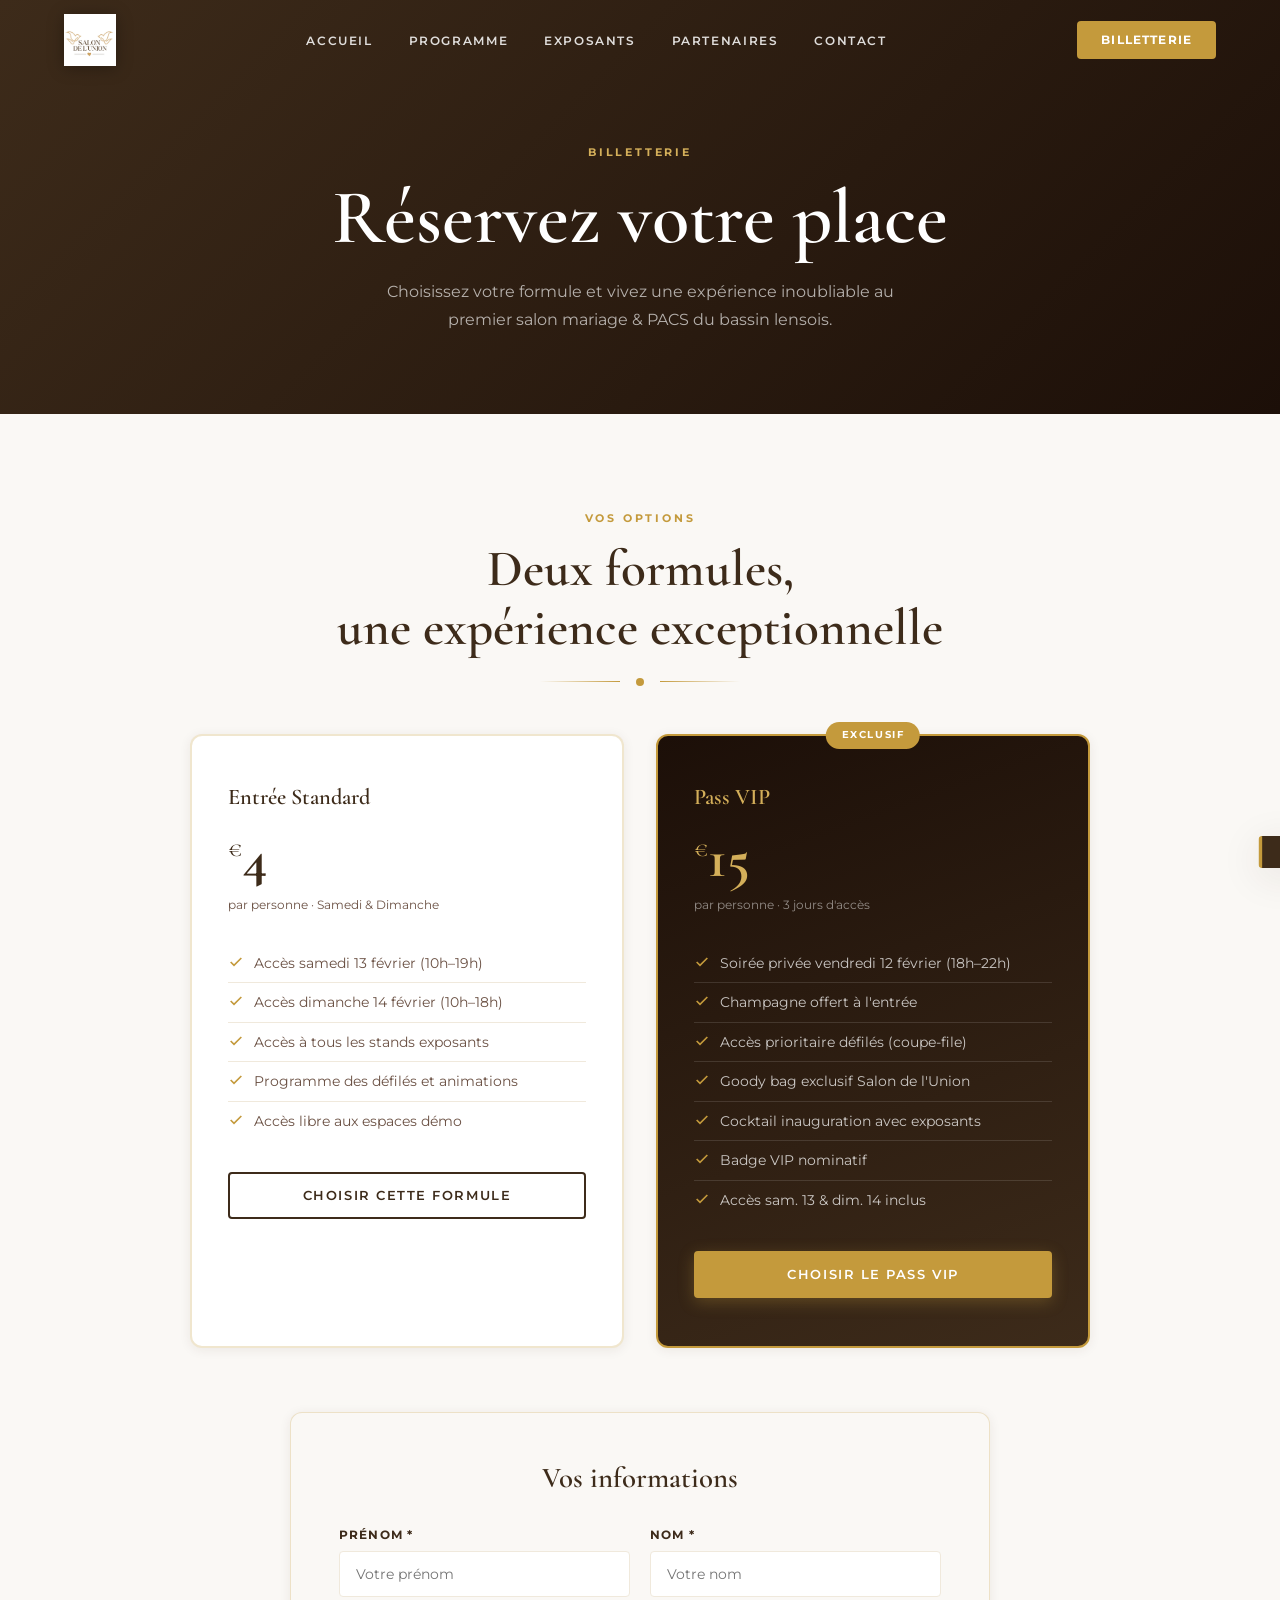
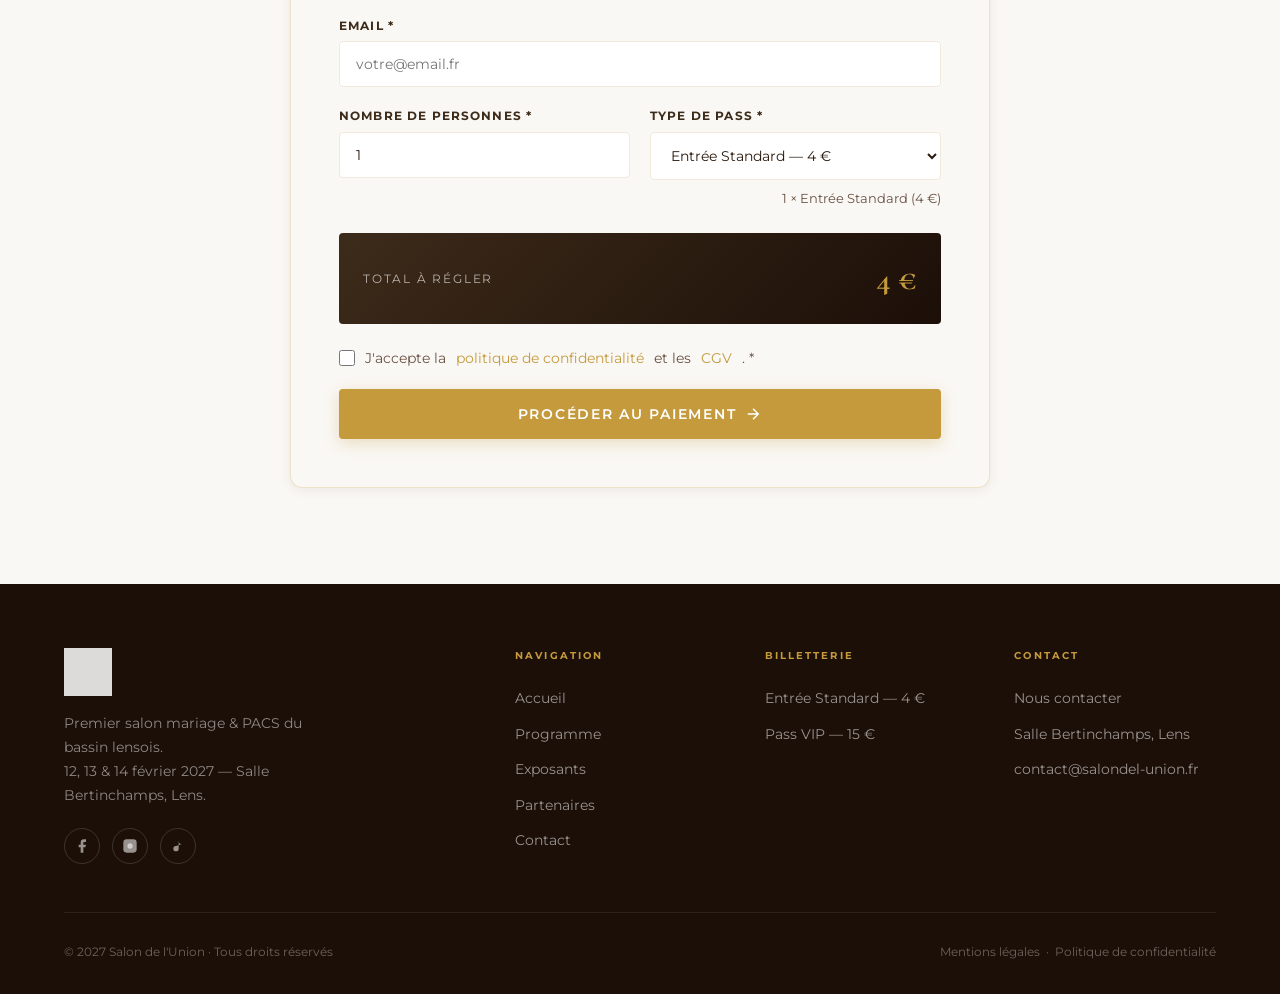
==== commit a10538b1: "Update all dates: 14-15-16 → 12-13-14 février 2027 across entire site https://claude.ai/code/session" ====
--- a/billetterie.html
+++ b/billetterie.html
@@ -3,7 +3,7 @@
 <head>
   <meta charset="UTF-8" />
   <meta name="viewport" content="width=device-width, initial-scale=1.0" />
-  <meta name="description" content="Réservez vos billets pour le Salon de l'Union — Entrée Standard 4€ ou Pass VIP 15€. 14–16 février 2027, Lens." />
+  <meta name="description" content="Réservez vos billets pour le Salon de l'Union — Entrée Standard 4€ ou Pass VIP 15€. 12–14 février 2027, Lens." />
   <title>Billetterie — Salon de l'Union</title>
   <link rel="stylesheet" href="css/style.css" />
   <style>
@@ -70,8 +70,8 @@
         <div class="ticket-price"><sup>€</sup>4</div>
         <p class="ticket-period">par personne · Samedi &amp; Dimanche</p>
         <ul class="ticket-features">
-          <li><svg viewBox="0 0 24 24" aria-hidden="true"><polyline points="20 6 9 17 4 12"/></svg> Accès samedi 15 février (10h–19h)</li>
-          <li><svg viewBox="0 0 24 24" aria-hidden="true"><polyline points="20 6 9 17 4 12"/></svg> Accès dimanche 16 février (10h–18h)</li>
+          <li><svg viewBox="0 0 24 24" aria-hidden="true"><polyline points="20 6 9 17 4 12"/></svg> Accès samedi 13 février (10h–19h)</li>
+          <li><svg viewBox="0 0 24 24" aria-hidden="true"><polyline points="20 6 9 17 4 12"/></svg> Accès dimanche 14 février (10h–18h)</li>
           <li><svg viewBox="0 0 24 24" aria-hidden="true"><polyline points="20 6 9 17 4 12"/></svg> Accès à tous les stands exposants</li>
           <li><svg viewBox="0 0 24 24" aria-hidden="true"><polyline points="20 6 9 17 4 12"/></svg> Programme des défilés et animations</li>
           <li><svg viewBox="0 0 24 24" aria-hidden="true"><polyline points="20 6 9 17 4 12"/></svg> Accès libre aux espaces démo</li>
@@ -88,13 +88,13 @@
         <div class="ticket-price"><sup>€</sup>15</div>
         <p class="ticket-period" style="color:rgba(255,255,255,0.5)">par personne · 3 jours d'accès</p>
         <ul class="ticket-features">
-          <li><svg viewBox="0 0 24 24" aria-hidden="true"><polyline points="20 6 9 17 4 12"/></svg> Soirée privée vendredi 14 février (18h–22h)</li>
+          <li><svg viewBox="0 0 24 24" aria-hidden="true"><polyline points="20 6 9 17 4 12"/></svg> Soirée privée vendredi 12 février (18h–22h)</li>
           <li><svg viewBox="0 0 24 24" aria-hidden="true"><polyline points="20 6 9 17 4 12"/></svg> Champagne offert à l'entrée</li>
           <li><svg viewBox="0 0 24 24" aria-hidden="true"><polyline points="20 6 9 17 4 12"/></svg> Accès prioritaire défilés (coupe-file)</li>
           <li><svg viewBox="0 0 24 24" aria-hidden="true"><polyline points="20 6 9 17 4 12"/></svg> Goody bag exclusif Salon de l'Union</li>
           <li><svg viewBox="0 0 24 24" aria-hidden="true"><polyline points="20 6 9 17 4 12"/></svg> Cocktail inauguration avec exposants</li>
           <li><svg viewBox="0 0 24 24" aria-hidden="true"><polyline points="20 6 9 17 4 12"/></svg> Badge VIP nominatif</li>
-          <li><svg viewBox="0 0 24 24" aria-hidden="true"><polyline points="20 6 9 17 4 12"/></svg> Accès sam. 15 &amp; dim. 16 inclus</li>
+          <li><svg viewBox="0 0 24 24" aria-hidden="true"><polyline points="20 6 9 17 4 12"/></svg> Accès sam. 13 &amp; dim. 14 inclus</li>
         </ul>
         <button class="btn btn-primary ticket-choose" data-type="vip" style="width:100%;justify-content:center;margin-top:auto;">
           Choisir le Pass VIP
@@ -170,7 +170,7 @@
         <a href="index.html" class="footer-logo">
           <img src="images/logo.png" alt="Salon de l'Union" style="filter:brightness(0) invert(1);opacity:0.85;height:48px;" />
         </a>
-        <p>Premier salon mariage &amp; PACS du bassin lensois.<br />14, 15 &amp; 16 février 2027 — Salle Bertinchamps, Lens.</p>
+        <p>Premier salon mariage &amp; PACS du bassin lensois.<br />12, 13 &amp; 14 février 2027 — Salle Bertinchamps, Lens.</p>
         <div class="footer-socials">
           <a href="#" class="footer-social" aria-label="Facebook"><svg viewBox="0 0 24 24" aria-hidden="true"><path d="M18 2h-3a5 5 0 0 0-5 5v3H7v4h3v8h4v-8h3l1-4h-4V7a1 1 0 0 1 1-1h3z"/></svg></a>
           <a href="#" class="footer-social" aria-label="Instagram"><svg viewBox="0 0 24 24" aria-hidden="true"><rect x="2" y="2" width="20" height="20" rx="5" ry="5"/><path d="M16 11.37A4 4 0 1 1 12.63 8 4 4 0 0 1 16 11.37z"/><line x1="17.5" y1="6.5" x2="17.51" y2="6.5"/></svg></a>
--- a/css/style.css
+++ b/css/style.css
@@ -200,7 +200,16 @@
   margin: 0 auto;
   padding: 0 24px;
 }
-.nav-logo img { height: 52px; width: auto; }
+.nav-logo {
+  display: flex;
+  align-items: center;
+}
+.nav-logo img {
+  height: 52px;
+  width: auto;
+  display: block;
+  filter: drop-shadow(0 2px 8px rgba(0,0,0,0.3));
+}
 .nav-logo-text {
   font-family: var(--font-serif);
   font-size: 1.2rem;
@@ -297,18 +306,18 @@
 .hero-bg {
   position: absolute;
   inset: 0;
-  background: url('../images/couple.jpg') center center / cover no-repeat;
+  background:
+    radial-gradient(ellipse at 70% 40%, rgba(196,154,60,0.18) 0%, transparent 60%),
+    radial-gradient(ellipse at 20% 80%, rgba(61,43,26,0.35) 0%, transparent 55%),
+    linear-gradient(135deg, #1C0F08 0%, #3D2B1A 45%, #2C1A0E 70%, #0E0705 100%);
 }
 .hero-bg::after {
   content: '';
   position: absolute;
   inset: 0;
-  background: linear-gradient(
-    160deg,
-    rgba(28,15,8,0.72) 0%,
-    rgba(61,43,26,0.55) 40%,
-    rgba(196,154,60,0.15) 100%
-  );
+  background:
+    url("data:image/svg+xml,%3Csvg width='80' height='80' viewBox='0 0 80 80' xmlns='http://www.w3.org/2000/svg'%3E%3Cg fill='%23C49A3C' fill-opacity='0.04'%3E%3Cpath d='M40 0 L42 38 L80 40 L42 42 L40 80 L38 42 L0 40 L38 38Z'/%3E%3C/g%3E%3C/svg%3E"),
+    radial-gradient(ellipse at 50% 100%, rgba(196,154,60,0.08) 0%, transparent 70%);
 }
 .hero-content {
   position: relative;
